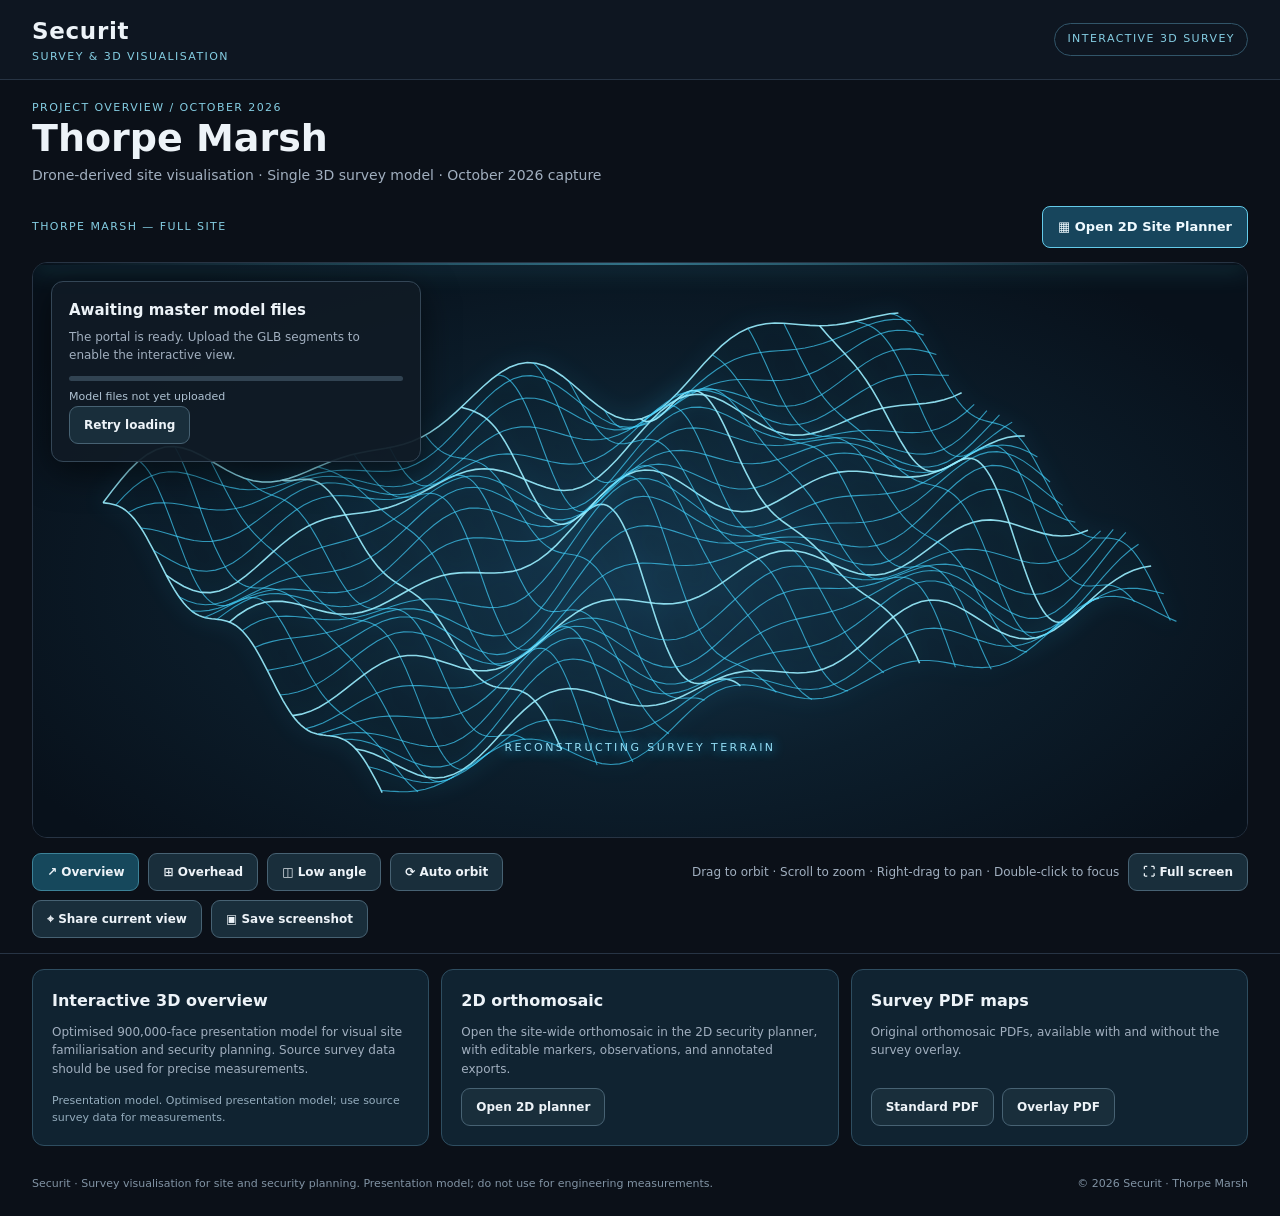
==== index.html @ bb4eb32b "Build Thorpe Marsh survey portal and 2D security planner" ====
<!doctype html>
<html lang="en">
<head>
<meta charset="utf-8">
<meta name="viewport" content="width=device-width,initial-scale=1">
<meta http-equiv="Cache-Control" content="no-cache">
<meta name="theme-color" content="#0b1018">
<meta name="description" content="Securit interactive drone survey of Thorpe Marsh.">
<title>Thorpe Marsh | Securit Survey Portal</title>
<script type="module" src="https://unpkg.com/@google/model-viewer@4.1.0/dist/model-viewer.min.js"></script>
<style>
:root{color-scheme:dark;--bg:#0b1018;--panel:#111b27;--edge:#273444;--text:#edf3f8;--muted:#a1afbf;--accent:#44b6d8}
*{box-sizing:border-box}body{margin:0;background:var(--bg);color:var(--text);font:14px/1.5 Inter,system-ui,-apple-system,sans-serif}
header{padding:14px clamp(14px,3vw,32px);display:flex;align-items:center;justify-content:space-between;gap:12px;border-bottom:1px solid var(--edge);background:#0e1621;flex-wrap:wrap}
.logo{width:177px;max-width:48vw;height:auto}.brand-fallback{font-size:23px;font-weight:800;letter-spacing:.03em}.eyebrow{font-size:11px;color:#84cde2;text-transform:uppercase;letter-spacing:.13em}.badge{border:1px solid #315569;padding:7px 12px;border-radius:50px}
main{max-width:1900px;margin:auto}.intro{padding:20px clamp(14px,3vw,32px);display:flex;align-items:end;justify-content:space-between;gap:18px;flex-wrap:wrap}h1{font-size:clamp(23px,3.3vw,38px);margin:0 0 5px;line-height:1.15}p{margin:0;color:var(--muted)}
.selector{display:flex;align-items:center;gap:10px;flex-wrap:wrap;padding:0 clamp(14px,3vw,32px) 14px}.selector label{font-size:12px;color:var(--accent);font-weight:700;letter-spacing:.07em;text-transform:uppercase}
select{background:#172734;color:white;border:1px solid #47768a;border-radius:8px;padding:11px;font:inherit;min-width:min(310px,100%);max-width:100%}
.stage{position:relative;margin:0 clamp(14px,3vw,32px);height:clamp(370px,64dvh,900px);border:1px solid var(--edge);border-radius:15px;overflow:hidden;background:radial-gradient(ellipse at 50% 22%,#273645,#17212c 45%,#0d151e)}
.stage:fullscreen{width:100vw;height:100dvh;margin:0;border:0;border-radius:0}
model-viewer{height:100%;width:100%;display:block;--poster-color:transparent}
.overlay{position:absolute;top:18px;left:18px;max-width:min(370px,calc(100% - 36px));z-index:2;background:#101a25ed;border:1px solid #344656;border-radius:12px;padding:17px;box-shadow:0 10px 35px #0008}
.overlay strong{display:block;margin-bottom:7px;font-size:15px}.overlay p{font-size:12px;line-height:1.5;margin-bottom:12px}.progress-track{height:5px;background:#314352;border-radius:5px;overflow:hidden}.progress{background:linear-gradient(90deg,#277b9e,#80dff6);height:100%;width:0%;transition:width .1s}.stat{font-size:11px;margin-top:8px;color:#afc2d2}
.controls{display:flex;gap:9px;flex-wrap:wrap;align-items:center;padding:15px clamp(14px,3vw,32px);border-bottom:1px solid var(--edge)}
button,.action{cursor:pointer;border-radius:9px;padding:10px 14px;background:#192e3b;border:1px solid #476273;color:#edf3f8;font:600 12px system-ui;text-decoration:none;display:inline-flex;align-items:center;justify-content:center;min-height:38px}
button,.action{transition:background-color .2s ease,border-color .2s ease,box-shadow .2s ease,transform .2s ease}
button:hover:not(:disabled),.action:hover:not(.disabled){background:#43232b;border-color:#ff4c5b;box-shadow:0 0 0 1px #ff4c5b55,0 0 13px #ff263f88,0 0 26px #ff263f44;transform:translateY(-1px)}
button:focus-visible,.action:focus-visible{outline:2px solid #ff6571;outline-offset:3px;box-shadow:0 0 15px #ff263f77}
@media(prefers-reduced-motion:reduce){button,.action{transition:none}button:hover:not(:disabled),.action:hover:not(.disabled){transform:none}}.primary{background:#16485c;border-color:#3c8298}.spacer{flex:1}.hint{color:var(--muted);font-size:12px}
.cards{display:grid;grid-template-columns:repeat(3,minmax(0,1fr));gap:12px;margin:15px clamp(14px,3vw,32px)}
.card{background:#102331;border:1px solid #2e4d60;border-radius:12px;padding:19px;display:flex;flex-direction:column;gap:10px}.card h2{font-size:16px;margin:0}.card p{font-size:12px;flex:1;line-height:1.55}.card small{font-size:11px;color:#94acbd}.actions{display:flex;gap:8px;flex-wrap:wrap}.action.disabled{opacity:.5;cursor:not-allowed;pointer-events:none}
footer{padding:15px clamp(14px,3vw,32px) 23px;color:#8193a4;font-size:11px;display:flex;justify-content:space-between;gap:20px;flex-wrap:wrap}
@media(max-width:900px){.cards{grid-template-columns:1fr}}@media(max-width:640px){.hint,.badge{display:none}.stage{margin:0 10px;height:56dvh}.cards{margin:12px 10px}.selector select{width:100%}.intro,.selector,.controls,footer{padding-left:14px;padding-right:14px}}

/* Animated cyan terrain intro, visible until model-viewer confirms its load event. */
.stage::after{content:"";position:absolute;inset:0;pointer-events:none;box-shadow:inset 0 0 90px #06111e66}
.intro-art{position:absolute;inset:0;z-index:1;display:grid;place-items:center;overflow:hidden;pointer-events:none;opacity:1;transition:opacity 1.7s ease,visibility 1.7s ease;background:radial-gradient(ellipse at 50% 55%,#14344a 0%,#0c1e2c 44%,#08111b 85%)}
.intro-art.is-finished{opacity:0;visibility:hidden}
.intro-art svg{width:min(100%,1100px);height:100%;max-height:750px;filter:drop-shadow(0 0 11px #20c9ff66);animation:terrain-breathe 5s ease-in-out infinite}
.intro-art .grid-line{fill:none;stroke:#43d4ff;stroke-width:1.2;stroke-opacity:.67}
.intro-art .grid-line.major{stroke:#9befff;stroke-width:1.7;stroke-opacity:.9}
.intro-art .scan{position:absolute;left:0;right:0;height:2px;top:0;background:linear-gradient(90deg,transparent,#65dfff77,transparent);box-shadow:0 0 25px #52dfff;animation:terrain-scan 5s linear infinite}
.intro-art .art-caption{position:absolute;bottom:14%;left:0;right:0;text-align:center;color:#93ddf5;font-size:11px;letter-spacing:.22em;text-transform:uppercase;text-shadow:0 0 12px #16baff}
@keyframes terrain-breathe{0%,100%{opacity:.64;transform:scale(.98)}50%{opacity:1;transform:scale(1.02)}}
@keyframes terrain-scan{0%{top:10%;opacity:0}12%{opacity:.9}85%{opacity:.7}100%{top:90%;opacity:0}}
@media(prefers-reduced-motion:reduce){.intro-art svg,.intro-art .scan{animation:none}.intro-art{transition:none}}
.shot-dialog{background:#101a25;color:#edf3f8;border:1px solid #476273;border-radius:14px;width:min(560px,calc(100vw - 32px));padding:24px;box-shadow:0 20px 80px #000b}.shot-dialog::backdrop{background:#03070dc9}.shot-dialog h2{margin:0 0 8px;font-size:20px}.shot-dialog p{font-size:12px;margin-bottom:16px}.shot-dialog textarea{width:100%;min-height:170px;resize:vertical;background:#0b1420;border:1px solid #476273;border-radius:8px;padding:12px;color:#edf3f8;font:13px/1.5 system-ui}.shot-dialog .actions{margin-top:15px;justify-content:flex-end}
.planner-link{display:inline-flex;align-items:center;justify-content:center;text-decoration:none;color:#effaff;background:#17455c;border:1px solid #64cbe9;border-radius:8px;padding:10px 15px;font-size:13px;font-weight:700;margin-left:auto;transition:box-shadow .18s,border-color .18s,transform .18s}.planner-link:hover{border-color:#ff6464;box-shadow:0 0 14px #ff444477;transform:translateY(-1px)}
</style>
</head>
<body>
<header><div><img class="logo" src="./assets/securit-logo.png" alt="Securit" onerror="this.style.display='none';this.nextElementSibling.hidden=false"><span class="brand-fallback" hidden>Securit</span><div class="eyebrow">Survey &amp; 3D visualisation</div></div><div class="badge eyebrow">Interactive 3D survey</div></header>
<main>
<div class="intro"><div><div class="eyebrow">Project overview / October 2026</div><h1>Thorpe Marsh</h1><p>Drone-derived site visualisation · Single 3D survey model · October 2026 capture</p></div></div>
<div class="selector"><span class="eyebrow" id="availability">Thorpe Marsh · Full site</span><a class="planner-link" href="./planner/">▦ Open 2D Site Planner</a></div>
<section class="stage" id="stage" aria-label="Interactive three-dimensional survey viewer">
<model-viewer id="model" alt="Thorpe Marsh survey model" camera-controls touch-action="pan-y" shadow-intensity=".35" exposure="1" camera-orbit="0deg 45deg auto" min-camera-orbit="auto auto 0.1m" max-camera-orbit="auto auto auto" rotation-per-second="3deg" field-of-view="30deg" interaction-prompt="auto"></model-viewer>
<div class="intro-art" id="introArt" aria-hidden="true"><svg id="terrainArt" viewBox="0 0 1000 620" preserveAspectRatio="xMidYMid meet" role="presentation"></svg><div class="scan"></div><div class="art-caption">Reconstructing survey terrain</div></div>
<div class="overlay" id="loading"><strong id="loadTitle">Awaiting master model files</strong><p id="loadDescription">The portal is ready. Upload the GLB segments to enable the interactive view.</p><div class="progress-track"><div class="progress" id="progress"></div></div><div class="stat" id="stat" role="status">Model files not yet uploaded</div><button type="button" id="retry" hidden>Retry loading</button></div>
</section>
<nav class="controls" aria-label="3D model navigation"><button type="button" class="primary" id="overview">↗ Overview</button><button type="button" id="top">⊞ Overhead</button><button type="button" id="angle">◫ Low angle</button><button type="button" id="tour" aria-pressed="false">⟳ Auto orbit</button><span class="spacer"></span><span class="hint">Drag to orbit · Scroll to zoom · Right-drag to pan · Double-click to focus</span><button type="button" id="fullscreen">⛶ Full screen</button><button type="button" id="shareView">⌖ Share current view</button><button type="button" id="screenshot">▣ Save screenshot</button></nav>
<section class="cards" aria-label="Survey data and downloads">
<article class="card"><h2>Interactive 3D overview</h2><p id="modelDetails">Optimised interactive model for site familiarisation and planning. One complete site model.</p><small>Presentation model. Optimised presentation model; use source survey data for measurements.</small></article>
<article class="card"><h2>2D orthomosaic</h2><p>Open the site-wide orthomosaic in the 2D security planner, with editable markers, observations, and annotated exports.</p><div class="actions"><a class="action" href="./planner/">Open 2D planner</a></div></article>
<article class="card"><h2>Survey PDF maps</h2><p>Original orthomosaic PDFs, available with and without the survey overlay.</p><div class="actions"><a class="action" href="./281026_ortho_export_MonNov23141308251795_17x11.pdf" target="_blank" rel="noopener">Standard PDF</a><a class="action" href="./281026_ortho_export_overlay_MonNov23141303996151_17x11.pdf" target="_blank" rel="noopener">Overlay PDF</a></div></article>
</section></main><dialog id="shotDialog" class="shot-dialog" aria-labelledby="shotTitle"><h2 id="shotTitle">Export annotated screenshot</h2><p>Add site observations for the drawing-style notes panel. Leave blank if no notes are needed.</p><textarea id="shotNotes" maxlength="3500" placeholder="Site observations…"></textarea><div class="actions"><button type="button" id="shotCancel">Cancel</button><button type="button" class="primary" id="shotExport">Export PNG</button></div></dialog>
<footer><div>Securit · Survey visualisation for site and security planning. Presentation model; do not use for engineering measurements.</div><div>© 2026 Securit · Thorpe Marsh</div></footer>
<script src="./config.js?v=20261123-thorpe-v1"></script>
<script>
'use strict';
const model=document.getElementById('model'),loading=document.getElementById('loading'),progress=document.getElementById('progress'),stat=document.getElementById('stat'),retry=document.getElementById('retry');
const configs=Array.isArray(window.THORPE_SURVEYS)?window.THORPE_SURVEYS:[];
let selected=null,abortController=null,blobUrl=null,requestId=0,lastLoadedPartsKey=null,pendingCamera=null;
const introArt=document.getElementById('introArt');
// Lightweight vector terrain artwork. No raster download, and never misrepresents actual survey geometry.
(function drawTerrain(){const svg=document.getElementById('terrainArt'),ns='http://www.w3.org/2000/svg';const project=(u,v)=>{const h=30*Math.sin(u*.016)*Math.cos(v*.019)+44*Math.exp(-((u-540)**2+(v-275)**2)/32000)+18*Math.sin((u+v)*.026);return [500+(u-500)*.86+(v-300)*.50,315+(v-300)*.52-(u-500)*.20-h]};for(let k=0;k<=22;k++){for(const axis of [0,1]){const pts=[];for(let j=0;j<=90;j++){const u=axis?k*45:j*11.1,v=axis?j*6.7:k*27.3;const p=project(u,v);pts.push((j?'L':'M')+p[0].toFixed(1)+' '+p[1].toFixed(1))}const path=document.createElementNS(ns,'path');path.setAttribute('d',pts.join(' '));path.setAttribute('class','grid-line'+(k%5===0?' major':''));svg.appendChild(path)}}})();
const mib=n=>(n/1048576).toFixed(1);
const assetVersion='20261123-thorpe-v1'; // Increment when model assets change; unchanged assets may remain cached.
function buttonLink(id,url,label,missing){const el=document.getElementById(id);el.textContent=url?label:missing;if(url){el.href=url;el.classList.remove('disabled');el.removeAttribute('aria-disabled');el.setAttribute('target','_blank');el.setAttribute('rel','noopener noreferrer')}else{el.removeAttribute('href');el.classList.add('disabled');el.setAttribute('aria-disabled','true')}}
function stopTour(){model.autoRotate=false;const b=document.getElementById('tour');b.setAttribute('aria-pressed','false');b.textContent='⟳ Auto orbit'}
function showError(title,description,detail){loading.hidden=false;document.getElementById('loadTitle').textContent=title;document.getElementById('loadDescription').textContent=description;stat.textContent=detail;stat.style.color='#ffbca7';retry.hidden=false}
async function loadArea(area){if(blobUrl && model.src && loading.hidden && lastLoadedPartsKey===JSON.stringify(area.model?.parts)){selected=area;document.getElementById('availability').textContent=area.name;document.getElementById('modelDetails').textContent=area.description;buttonLink('droneLink',area.droneDeployUrl,'Open DroneDeploy','Project link pending');buttonLink('pdfLink',area.pdfUrl,'Download PDF map','Map pending');return}const id=++requestId;selected=area;lastLoadedPartsKey=null;const old=blobUrl;blobUrl=null;abortController?.abort();abortController=new AbortController();model.removeAttribute('src');if(old)URL.revokeObjectURL(old);introArt.classList.remove('is-finished');stopTour();model.cameraOrbit='0deg 45deg auto';model.cameraTarget='auto';progress.style.width='0%';stat.style.color='';retry.hidden=true;loading.hidden=false;
document.getElementById('availability').textContent=area.name;document.getElementById('modelDetails').textContent=area.description||'Optimised interactive survey model for site familiarisation.';buttonLink('droneLink',area.droneDeployUrl,'Open DroneDeploy','Project link pending');buttonLink('pdfLink',area.pdfUrl,'Download PDF map','Map pending');
document.getElementById('loadTitle').textContent='Preparing '+area.name;document.getElementById('loadDescription').textContent='Model segments are being assembled for interactive viewing.';stat.textContent='Starting… '+(area.model?.bytes?mib(area.model.bytes)+' MiB total':'');
const parts=area.model?.parts;if(!Array.isArray(parts)||!parts.length){showError('3D model pending','This survey area has not yet been uploaded.','Choose another area or return when its model is available.');retry.hidden=true;return}
try{
const pieces=[];let received=0;const total=area.model.bytes||0;
for(const path of parts){const assetUrl=new URL(path,location.href);assetUrl.searchParams.set('v',assetVersion);const res=await fetch(assetUrl.href,{signal:abortController.signal,cache:'default'});if(!res.ok)throw new Error(path+' returned HTTP '+res.status);const data=await res.arrayBuffer();if(id!==requestId)return;pieces.push(data);received+=data.byteLength;const pct=total?Math.min(94,received/total*94):Math.round(90*pieces.length/parts.length);stat.textContent='Downloading '+area.name+': '+mib(received)+' MiB'+(total?' / '+mib(total)+' MiB':'')+' · '+Math.round(pct)+'%';progress.style.width=pct+'%'}
const combined=new Blob(pieces,{type:'model/gltf-binary'});if(total&&combined.size!==total)throw new Error('Incomplete model: expected '+total+' bytes, got '+combined.size);
if(id!==requestId)return;blobUrl=URL.createObjectURL(combined);progress.style.width='96%';stat.textContent='Download complete · rendering '+area.name+'…';model.src=blobUrl;
}catch(err){if(err.name==='AbortError'||id!==requestId)return;showError('Unable to load the 3D model','Please check all model chunks are uploaded and available.',err.message);console.error(err)}
}
let initialPromptTimer=null;
model.addEventListener('load',()=>{if(initialPromptTimer===null){initialPromptTimer=setTimeout(()=>{model.setAttribute('interaction-prompt','none');},7000);}lastLoadedPartsKey=JSON.stringify(selected?.model?.parts);loading.hidden=true;progress.style.width='100%';model.autoRotate=true;document.getElementById('tour').setAttribute('aria-pressed','true');document.getElementById('tour').textContent='Ⅱ Stop orbit';introArt.classList.add('is-finished');if(pendingCamera){stopTour();model.cameraOrbit=pendingCamera.orbit;model.cameraTarget=pendingCamera.target;model.fieldOfView=pendingCamera.fov;pendingCamera=null}});
// Double-click a visible point on the mesh to move the orbit and zoom target there.
model.addEventListener('dblclick',event=>{if(!model.loaded||typeof model.positionAndNormalFromPoint!=='function')return;const rect=model.getBoundingClientRect();const hit=model.positionAndNormalFromPoint(event.clientX-rect.left,event.clientY-rect.top);if(!hit?.position)return;event.preventDefault();stopTour();const p=hit.position;model.cameraTarget=p.x+'m '+p.y+'m '+p.z+'m';model.jumpCameraToGoal?.()});
model.addEventListener('error',()=>{showError('Unable to display the model','Try another browser with hardware acceleration enabled.','The model could not be rendered.')});
retry.onclick=()=>{if(selected)loadArea(selected)};
document.getElementById('overview').onclick=()=>{stopTour();model.cameraOrbit='0deg 45deg auto';model.cameraTarget='auto';model.fieldOfView='30deg'};
document.getElementById('top').onclick=()=>{stopTour();model.cameraOrbit='0deg 0deg auto';model.cameraTarget='auto'};
document.getElementById('angle').onclick=()=>{stopTour();model.cameraOrbit='55deg 73deg auto';model.cameraTarget='auto'};
document.getElementById('tour').onclick=()=>{model.autoRotate=!model.autoRotate;const b=document.getElementById('tour');b.setAttribute('aria-pressed',String(model.autoRotate));b.textContent=model.autoRotate?'Ⅱ Stop orbit':'⟳ Auto orbit'};
document.getElementById('fullscreen').onclick=()=>document.fullscreenElement?document.exitFullscreen():document.getElementById('stage').requestFullscreen?.();
function cameraLink(){const url=new URL(location.href);url.searchParams.set('plot',selected?.id||'thorpe-marsh');url.searchParams.set('orbit',model.getCameraOrbit().theta*180/Math.PI+'deg '+model.getCameraOrbit().phi*180/Math.PI+'deg '+model.getCameraOrbit().radius+'m');const t=model.getCameraTarget();url.searchParams.set('target',t.x+'m '+t.y+'m '+t.z+'m');url.searchParams.set('fov',model.getFieldOfView()+'deg');return url.href}
document.getElementById('shareView').onclick=async()=>{if(!model.loaded)return alert('Wait for the 3D model to finish loading.');stopTour();const url=cameraLink();try{await navigator.clipboard.writeText(url);const b=document.getElementById('shareView');b.textContent='✓ View link copied';setTimeout(()=>b.textContent='⌖ Share current view',1900)}catch{window.prompt('Copy camera view link',url)}};
const shotDialog=document.getElementById('shotDialog');
document.getElementById('screenshot').onclick=()=>{if(!model.loaded)return alert('Wait for the 3D model to finish loading.');stopTour();shotDialog.showModal();document.getElementById('shotNotes').focus()};
document.getElementById('shotCancel').onclick=()=>shotDialog.close();
function wrapNotes(ctx,text,maxWidth){const lines=[];for(const paragraph of text.split(/\r?\n/)){if(!paragraph.trim()){lines.push('');continue}let line='';for(const word of paragraph.split(/\s+/)){const candidate=line?line+' '+word:word;if(ctx.measureText(candidate).width>maxWidth&&line){lines.push(line);line=word}else line=candidate}if(line)lines.push(line)}return lines}
document.getElementById('shotExport').onclick=async()=>{const btn=document.getElementById('shotExport');btn.disabled=true;btn.textContent='Preparing…';try{
const img=new Image();img.src=model.toDataURL('image/png');await img.decode();
const panelWidth=Math.max(350,Math.round(img.naturalWidth*.33)),footerHeight=54,canvas=document.createElement('canvas');canvas.width=img.naturalWidth+panelWidth;canvas.height=img.naturalHeight+footerHeight;const ctx=canvas.getContext('2d');ctx.fillStyle='#0b1018';ctx.fillRect(0,0,canvas.width,canvas.height);ctx.drawImage(img,0,0);ctx.fillStyle='#122332';ctx.fillRect(img.naturalWidth,0,panelWidth,img.naturalHeight);ctx.strokeStyle='#436477';ctx.lineWidth=2;ctx.beginPath();ctx.moveTo(img.naturalWidth,0);ctx.lineTo(img.naturalWidth,img.naturalHeight);ctx.stroke();
const x=img.naturalWidth+24,innerWidth=panelWidth-48;let y=30;
try{const logo=new Image();logo.src=new URL('./assets/securit-logo.png',location.href).href;await logo.decode();const scale=Math.min(innerWidth/logo.naturalWidth,75/logo.naturalHeight);ctx.drawImage(logo,x,y,logo.naturalWidth*scale,logo.naturalHeight*scale);y+=logo.naturalHeight*scale+26}catch{ctx.fillStyle='#fff';ctx.font='bold 25px system-ui';ctx.fillText('SECURIT',x,y+25);y+=62}
ctx.fillStyle='#7bd7ed';ctx.font='bold 13px system-ui';ctx.fillText('THORPE MARSH',x,y);y+=29;ctx.fillStyle='#fff';ctx.font='bold 20px system-ui';ctx.fillText(selected?.name||'Survey overview',x,y);y+=25;ctx.fillStyle='#a9bdcb';ctx.font='12px system-ui';ctx.fillText('Captured '+new Date().toLocaleString('en-GB'),x,y);y+=31;
ctx.strokeStyle='#476273';ctx.beginPath();ctx.moveTo(x,y);ctx.lineTo(x+innerWidth,y);ctx.stroke();y+=28;ctx.fillStyle='#7bd7ed';ctx.font='bold 15px system-ui';ctx.fillText('SITE OBSERVATIONS',x,y);y+=26;ctx.fillStyle='#e1eaf0';ctx.font='14px system-ui';const notes=document.getElementById('shotNotes').value.trim();const lines=wrapNotes(ctx,notes||'No observations entered.',innerWidth);const lineHeight=21;const available=Math.floor((img.naturalHeight-y-35)/lineHeight);for(const line of lines.slice(0,Math.max(0,available))){ctx.fillText(line,x,y);y+=lineHeight}if(lines.length>available){ctx.fillStyle='#ffbca7';ctx.font='12px system-ui';ctx.fillText('Additional notes omitted — shorten text.',x,Math.min(img.naturalHeight-16,y+6))}
ctx.fillStyle='#edf3f8';ctx.font='bold 14px system-ui';ctx.fillText('Securit  |  Thorpe Marsh',20,img.naturalHeight+32);ctx.textAlign='right';ctx.fillStyle='#a9bdcb';ctx.font='12px system-ui';ctx.fillText((selected?.name||'Survey')+' · 3D presentation capture',canvas.width-20,img.naturalHeight+32);ctx.textAlign='left';
const a=document.createElement('a');a.download='Securit_THORPE_'+(selected?.id||'survey')+'_annotated.png';a.href=canvas.toDataURL('image/png');a.click();shotDialog.close()
}catch(err){console.error(err);alert('Screenshot export failed in this browser.')}finally{btn.disabled=false;btn.textContent='Export PNG'}};
if(configs.length){const found=configs[0];const params=new URLSearchParams(location.search);if(['orbit','target','fov'].every(k=>params.has(k))){const orbit=params.get('orbit'),target=params.get('target'),fov=params.get('fov');if(orbit.length<100&&target.length<100&&fov.length<50)pendingCamera={orbit,target,fov}}loadArea(found)}else showError('Configuration pending','No survey areas have been configured.','Add survey definitions in config.js');
</script></body></html>
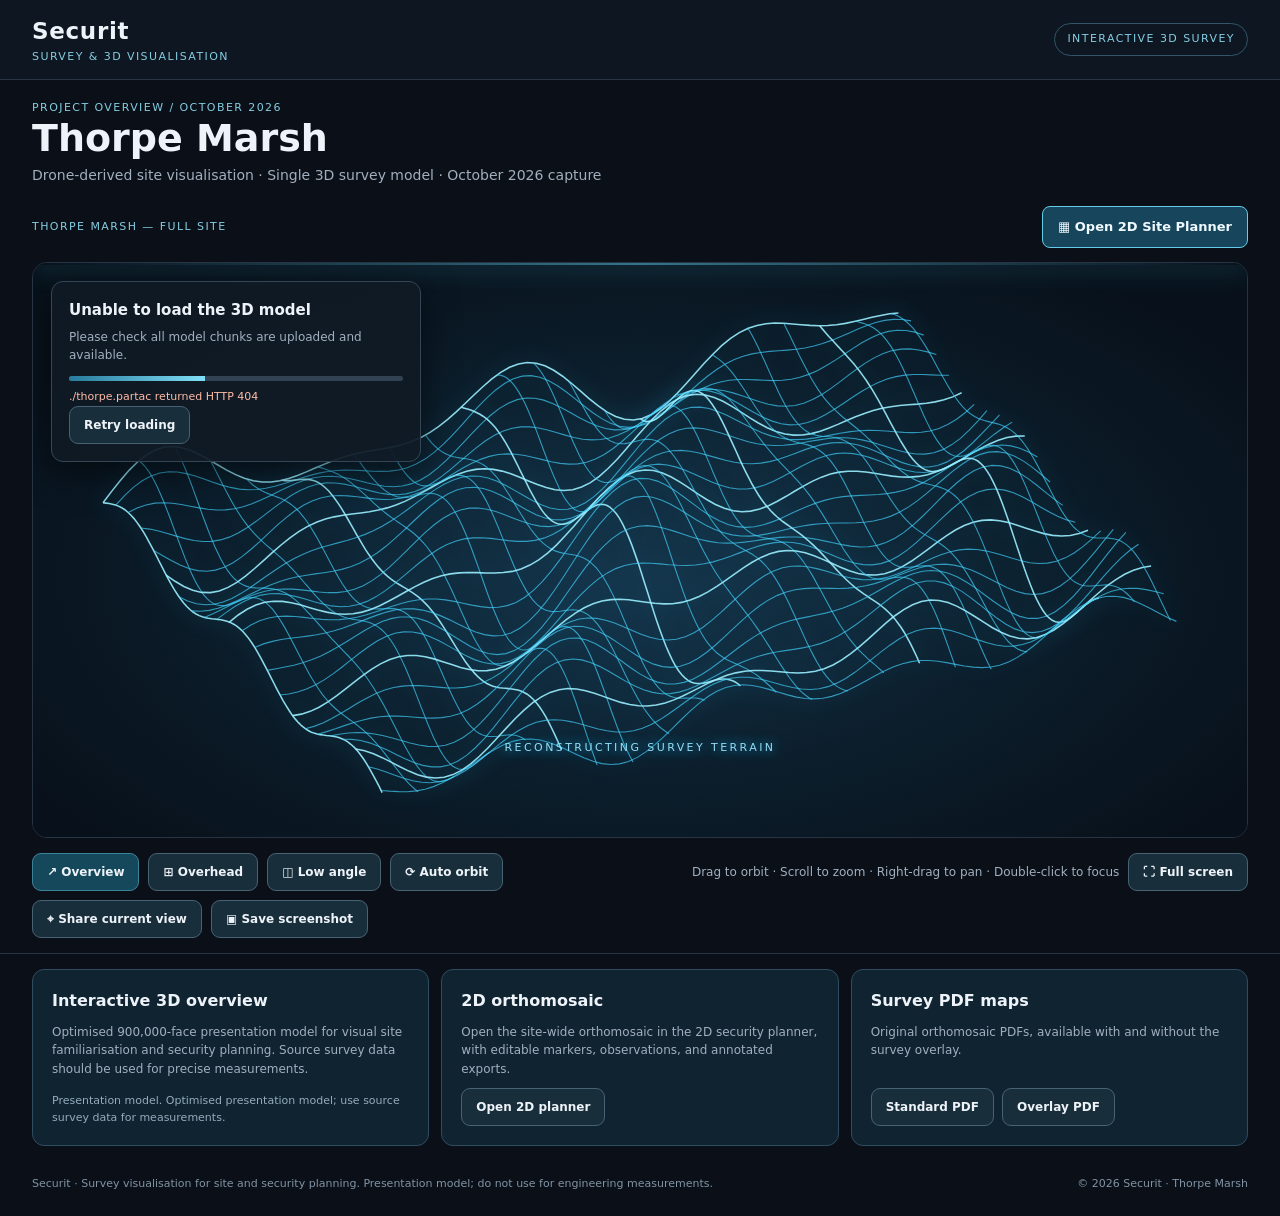
==== commit b87e40a0: "Fix Thorpe Marsh model loading blocked by removed download link elements" ====
--- a/index.html
+++ b/index.html
@@ -76,7 +76,7 @@
 (function drawTerrain(){const svg=document.getElementById('terrainArt'),ns='http://www.w3.org/2000/svg';const project=(u,v)=>{const h=30*Math.sin(u*.016)*Math.cos(v*.019)+44*Math.exp(-((u-540)**2+(v-275)**2)/32000)+18*Math.sin((u+v)*.026);return [500+(u-500)*.86+(v-300)*.50,315+(v-300)*.52-(u-500)*.20-h]};for(let k=0;k<=22;k++){for(const axis of [0,1]){const pts=[];for(let j=0;j<=90;j++){const u=axis?k*45:j*11.1,v=axis?j*6.7:k*27.3;const p=project(u,v);pts.push((j?'L':'M')+p[0].toFixed(1)+' '+p[1].toFixed(1))}const path=document.createElementNS(ns,'path');path.setAttribute('d',pts.join(' '));path.setAttribute('class','grid-line'+(k%5===0?' major':''));svg.appendChild(path)}}})();
 const mib=n=>(n/1048576).toFixed(1);
 const assetVersion='20261123-thorpe-v1'; // Increment when model assets change; unchanged assets may remain cached.
-function buttonLink(id,url,label,missing){const el=document.getElementById(id);el.textContent=url?label:missing;if(url){el.href=url;el.classList.remove('disabled');el.removeAttribute('aria-disabled');el.setAttribute('target','_blank');el.setAttribute('rel','noopener noreferrer')}else{el.removeAttribute('href');el.classList.add('disabled');el.setAttribute('aria-disabled','true')}}
+function buttonLink(id,url,label,missing){const el=document.getElementById(id);if(!el)return;el.textContent=url?label:missing;if(url){el.href=url;el.classList.remove('disabled');el.removeAttribute('aria-disabled');el.setAttribute('target','_blank');el.setAttribute('rel','noopener noreferrer')}else{el.removeAttribute('href');el.classList.add('disabled');el.setAttribute('aria-disabled','true')}}
 function stopTour(){model.autoRotate=false;const b=document.getElementById('tour');b.setAttribute('aria-pressed','false');b.textContent='⟳ Auto orbit'}
 function showError(title,description,detail){loading.hidden=false;document.getElementById('loadTitle').textContent=title;document.getElementById('loadDescription').textContent=description;stat.textContent=detail;stat.style.color='#ffbca7';retry.hidden=false}
 async function loadArea(area){if(blobUrl && model.src && loading.hidden && lastLoadedPartsKey===JSON.stringify(area.model?.parts)){selected=area;document.getElementById('availability').textContent=area.name;document.getElementById('modelDetails').textContent=area.description;buttonLink('droneLink',area.droneDeployUrl,'Open DroneDeploy','Project link pending');buttonLink('pdfLink',area.pdfUrl,'Download PDF map','Map pending');return}const id=++requestId;selected=area;lastLoadedPartsKey=null;const old=blobUrl;blobUrl=null;abortController?.abort();abortController=new AbortController();model.removeAttribute('src');if(old)URL.revokeObjectURL(old);introArt.classList.remove('is-finished');stopTour();model.cameraOrbit='0deg 45deg auto';model.cameraTarget='auto';progress.style.width='0%';stat.style.color='';retry.hidden=true;loading.hidden=false;
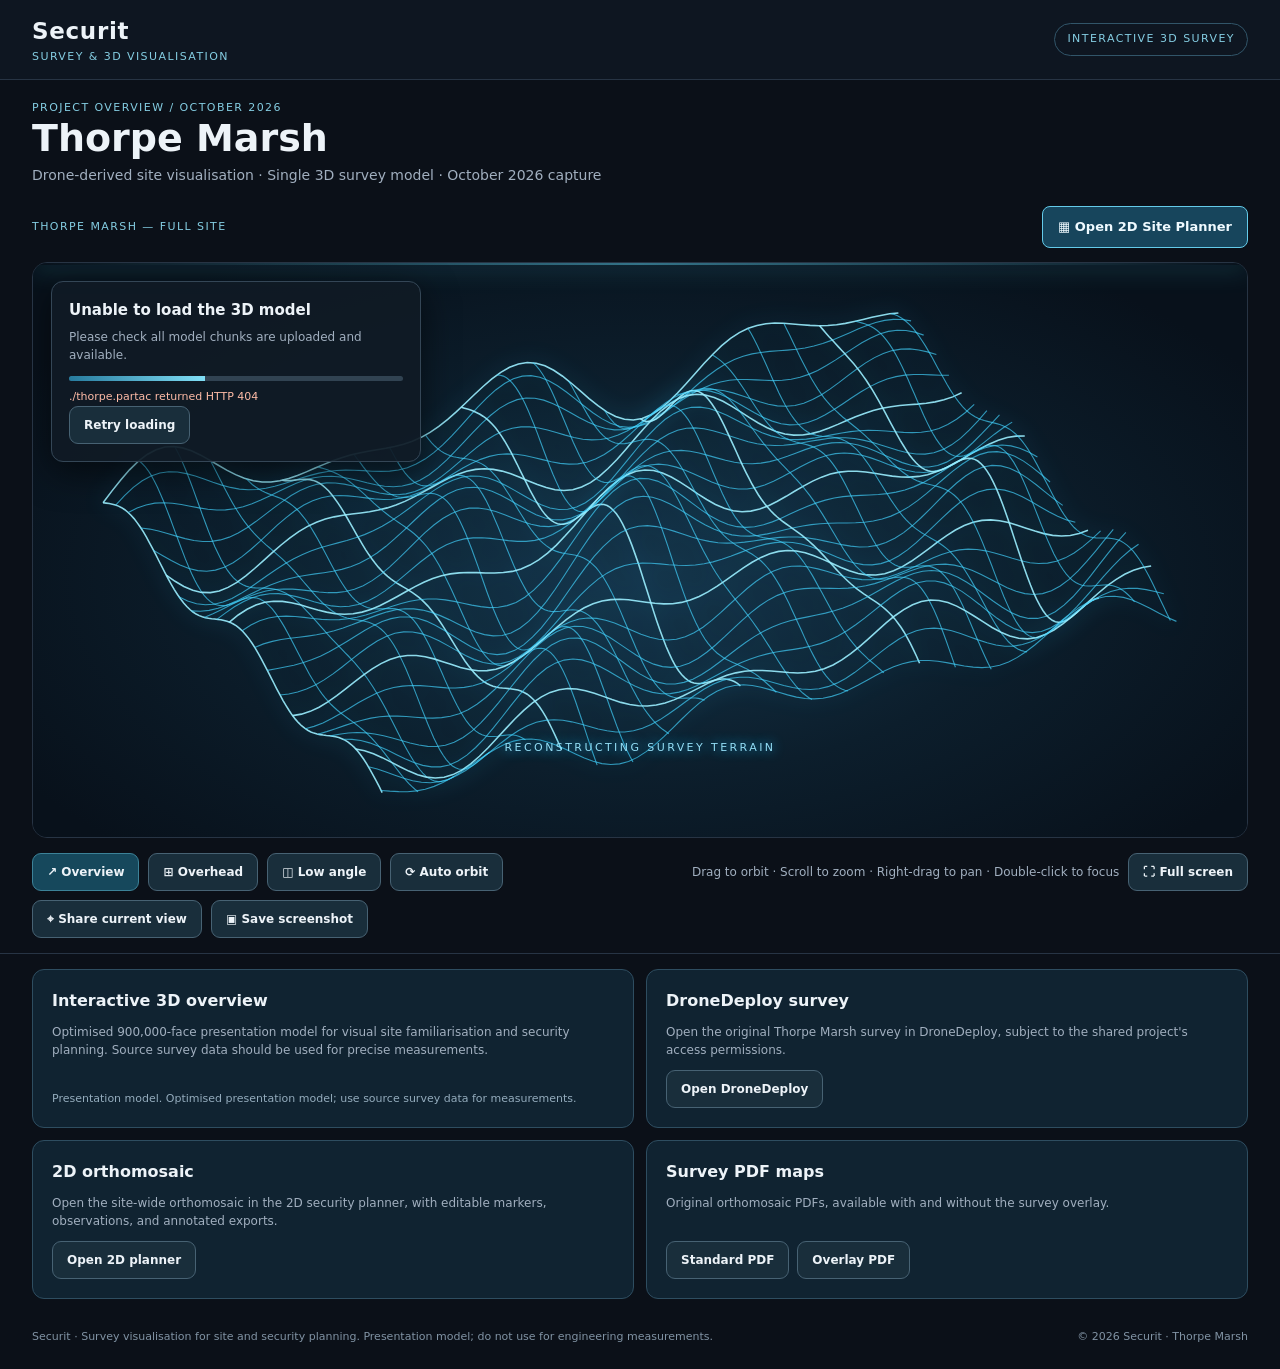
==== commit 52533978: "Add Thorpe Marsh DroneDeploy link and clean 2D orthomosaic selection" ====
--- a/index.html
+++ b/index.html
@@ -27,7 +27,7 @@
 button:hover:not(:disabled),.action:hover:not(.disabled){background:#43232b;border-color:#ff4c5b;box-shadow:0 0 0 1px #ff4c5b55,0 0 13px #ff263f88,0 0 26px #ff263f44;transform:translateY(-1px)}
 button:focus-visible,.action:focus-visible{outline:2px solid #ff6571;outline-offset:3px;box-shadow:0 0 15px #ff263f77}
 @media(prefers-reduced-motion:reduce){button,.action{transition:none}button:hover:not(:disabled),.action:hover:not(.disabled){transform:none}}.primary{background:#16485c;border-color:#3c8298}.spacer{flex:1}.hint{color:var(--muted);font-size:12px}
-.cards{display:grid;grid-template-columns:repeat(3,minmax(0,1fr));gap:12px;margin:15px clamp(14px,3vw,32px)}
+.cards{display:grid;grid-template-columns:repeat(2,minmax(0,1fr));gap:12px;margin:15px clamp(14px,3vw,32px)}
 .card{background:#102331;border:1px solid #2e4d60;border-radius:12px;padding:19px;display:flex;flex-direction:column;gap:10px}.card h2{font-size:16px;margin:0}.card p{font-size:12px;flex:1;line-height:1.55}.card small{font-size:11px;color:#94acbd}.actions{display:flex;gap:8px;flex-wrap:wrap}.action.disabled{opacity:.5;cursor:not-allowed;pointer-events:none}
 footer{padding:15px clamp(14px,3vw,32px) 23px;color:#8193a4;font-size:11px;display:flex;justify-content:space-between;gap:20px;flex-wrap:wrap}
 @media(max-width:900px){.cards{grid-template-columns:1fr}}@media(max-width:640px){.hint,.badge{display:none}.stage{margin:0 10px;height:56dvh}.cards{margin:12px 10px}.selector select{width:100%}.intro,.selector,.controls,footer{padding-left:14px;padding-right:14px}}
@@ -61,11 +61,12 @@
 <nav class="controls" aria-label="3D model navigation"><button type="button" class="primary" id="overview">↗ Overview</button><button type="button" id="top">⊞ Overhead</button><button type="button" id="angle">◫ Low angle</button><button type="button" id="tour" aria-pressed="false">⟳ Auto orbit</button><span class="spacer"></span><span class="hint">Drag to orbit · Scroll to zoom · Right-drag to pan · Double-click to focus</span><button type="button" id="fullscreen">⛶ Full screen</button><button type="button" id="shareView">⌖ Share current view</button><button type="button" id="screenshot">▣ Save screenshot</button></nav>
 <section class="cards" aria-label="Survey data and downloads">
 <article class="card"><h2>Interactive 3D overview</h2><p id="modelDetails">Optimised interactive model for site familiarisation and planning. One complete site model.</p><small>Presentation model. Optimised presentation model; use source survey data for measurements.</small></article>
+<article class="card"><h2>DroneDeploy survey</h2><p>Open the original Thorpe Marsh survey in DroneDeploy, subject to the shared project's access permissions.</p><div class="actions"><a class="action" id="droneLink" href="https://www.dronedeploy.com/app2/sites/6a6c5b0208aa297864324f44/maps/6ae21407e6895567d7791e61?jwt_token=eyJhbGciOiJIUzUxMiIsInR5cCI6IkpXVCJ9.eyJpZCI6IjZhZTIxNDFmNmM0YjcyNzJmNWRjNWQxYiIsInR5cGUiOiJQdWJsaWNTaGFyZVYyIiwiYWNjZXNzX3R5cGUiOiJwbGFuIn0.bHh0ItbiR3pdLNUBMMwn1AjE5WbvMqlWExfhk80x7utMVaPhY5QEtEmbSumZoLvZF68sZpix8MwSqTbeqVb_Kw" target="_blank" rel="noopener noreferrer">Open DroneDeploy</a></div></article>
 <article class="card"><h2>2D orthomosaic</h2><p>Open the site-wide orthomosaic in the 2D security planner, with editable markers, observations, and annotated exports.</p><div class="actions"><a class="action" href="./planner/">Open 2D planner</a></div></article>
 <article class="card"><h2>Survey PDF maps</h2><p>Original orthomosaic PDFs, available with and without the survey overlay.</p><div class="actions"><a class="action" href="./281026_ortho_export_MonNov23141308251795_17x11.pdf" target="_blank" rel="noopener">Standard PDF</a><a class="action" href="./281026_ortho_export_overlay_MonNov23141303996151_17x11.pdf" target="_blank" rel="noopener">Overlay PDF</a></div></article>
 </section></main><dialog id="shotDialog" class="shot-dialog" aria-labelledby="shotTitle"><h2 id="shotTitle">Export annotated screenshot</h2><p>Add site observations for the drawing-style notes panel. Leave blank if no notes are needed.</p><textarea id="shotNotes" maxlength="3500" placeholder="Site observations…"></textarea><div class="actions"><button type="button" id="shotCancel">Cancel</button><button type="button" class="primary" id="shotExport">Export PNG</button></div></dialog>
 <footer><div>Securit · Survey visualisation for site and security planning. Presentation model; do not use for engineering measurements.</div><div>© 2026 Securit · Thorpe Marsh</div></footer>
-<script src="./config.js?v=20261123-thorpe-v1"></script>
+<script src="./config.js?v=20261123-thorpe-v2"></script>
 <script>
 'use strict';
 const model=document.getElementById('model'),loading=document.getElementById('loading'),progress=document.getElementById('progress'),stat=document.getElementById('stat'),retry=document.getElementById('retry');
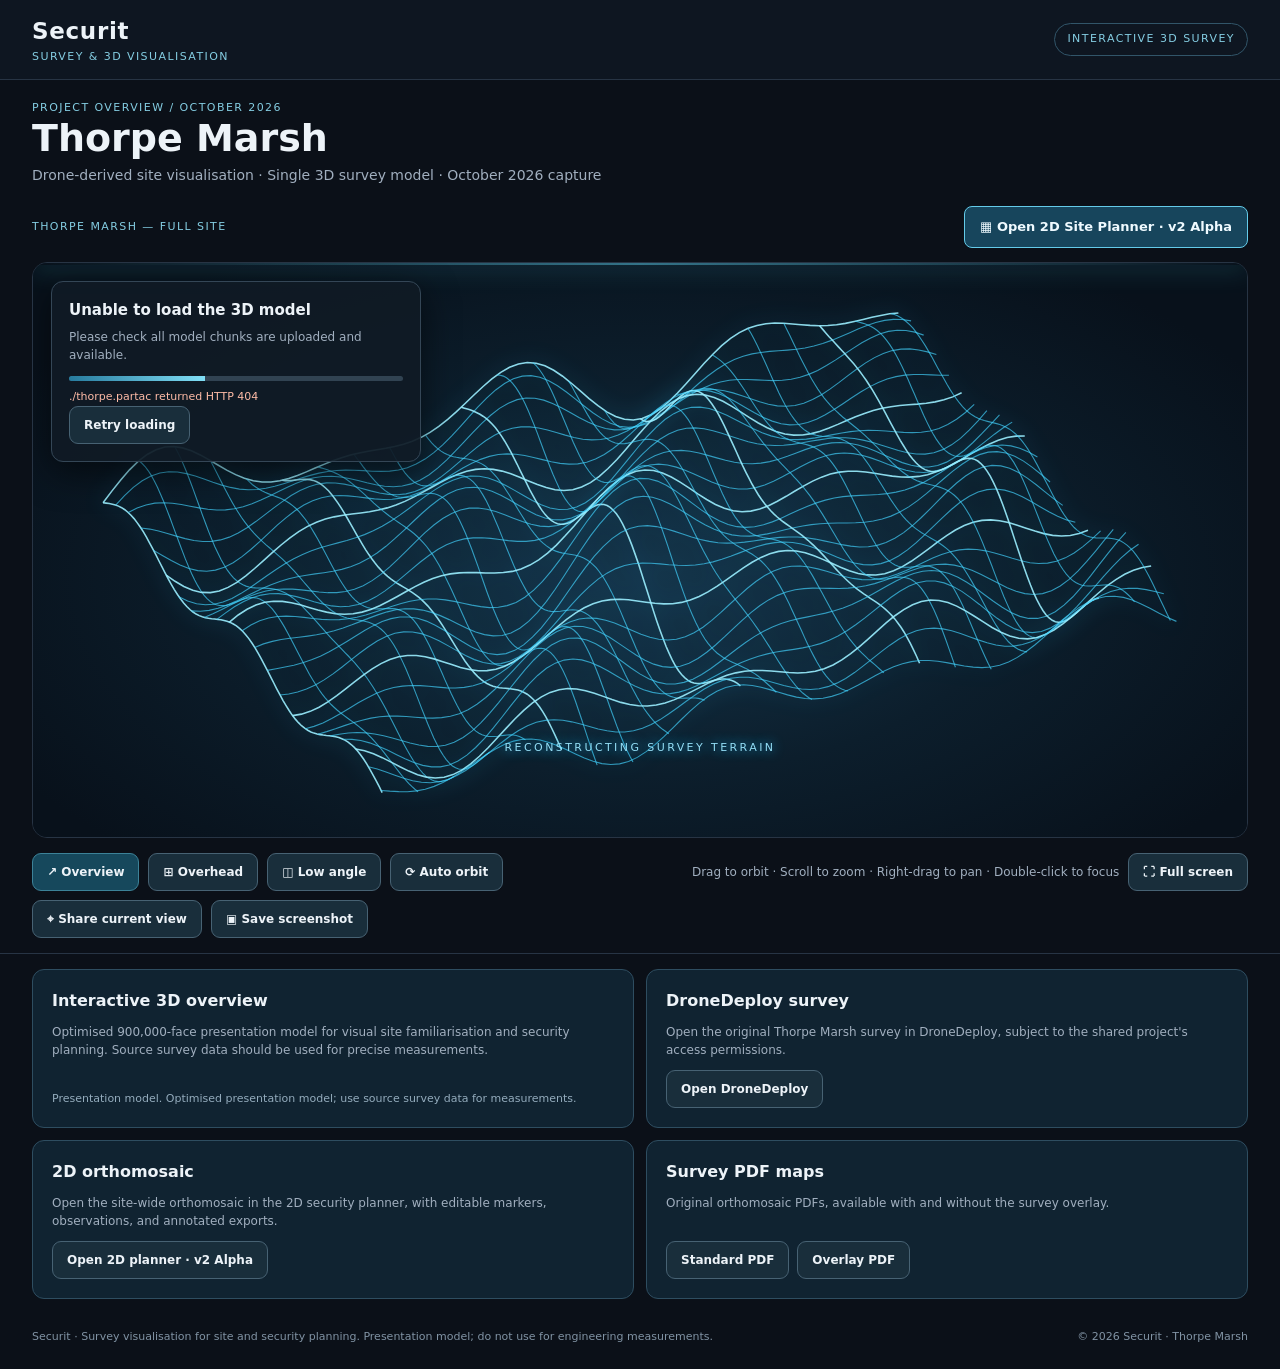
==== commit 91fd5e6e: "Route portal planner links to v2 alpha for testing" ====
--- a/index.html
+++ b/index.html
@@ -49,10 +49,10 @@
 </style>
 </head>
 <body>
-<header><div><img class="logo" src="./assets/securit-logo.png" alt="Securit" onerror="this.style.display='none';this.nextElementSibling.hidden=false"><span class="brand-fallback" hidden>Securit</span><div class="eyebrow">Survey &amp; 3D visualisation</div></div><div class="badge eyebrow">Interactive 3D survey</div></header>
+<header><div><img class="logo" src="https://securit-uas.github.io/WestMidlandsInterchange/assets/securit-logo.png" alt="Securit" onerror="this.style.display='none';this.nextElementSibling.hidden=false"><span class="brand-fallback" hidden>Securit</span><div class="eyebrow">Survey &amp; 3D visualisation</div></div><div class="badge eyebrow">Interactive 3D survey</div></header>
 <main>
 <div class="intro"><div><div class="eyebrow">Project overview / October 2026</div><h1>Thorpe Marsh</h1><p>Drone-derived site visualisation · Single 3D survey model · October 2026 capture</p></div></div>
-<div class="selector"><span class="eyebrow" id="availability">Thorpe Marsh · Full site</span><a class="planner-link" href="./planner/">▦ Open 2D Site Planner</a></div>
+<div class="selector"><span class="eyebrow" id="availability">Thorpe Marsh · Full site</span><a class="planner-link" href="./planner/v2.html">▦ Open 2D Site Planner · v2 Alpha</a></div>
 <section class="stage" id="stage" aria-label="Interactive three-dimensional survey viewer">
 <model-viewer id="model" alt="Thorpe Marsh survey model" camera-controls touch-action="pan-y" shadow-intensity=".35" exposure="1" camera-orbit="0deg 45deg auto" min-camera-orbit="auto auto 0.1m" max-camera-orbit="auto auto auto" rotation-per-second="3deg" field-of-view="30deg" interaction-prompt="auto"></model-viewer>
 <div class="intro-art" id="introArt" aria-hidden="true"><svg id="terrainArt" viewBox="0 0 1000 620" preserveAspectRatio="xMidYMid meet" role="presentation"></svg><div class="scan"></div><div class="art-caption">Reconstructing survey terrain</div></div>
@@ -62,7 +62,7 @@
 <section class="cards" aria-label="Survey data and downloads">
 <article class="card"><h2>Interactive 3D overview</h2><p id="modelDetails">Optimised interactive model for site familiarisation and planning. One complete site model.</p><small>Presentation model. Optimised presentation model; use source survey data for measurements.</small></article>
 <article class="card"><h2>DroneDeploy survey</h2><p>Open the original Thorpe Marsh survey in DroneDeploy, subject to the shared project's access permissions.</p><div class="actions"><a class="action" id="droneLink" href="https://www.dronedeploy.com/app2/sites/6a6c5b0208aa297864324f44/maps/6ae21407e6895567d7791e61?jwt_token=eyJhbGciOiJIUzUxMiIsInR5cCI6IkpXVCJ9.eyJpZCI6IjZhZTIxNDFmNmM0YjcyNzJmNWRjNWQxYiIsInR5cGUiOiJQdWJsaWNTaGFyZVYyIiwiYWNjZXNzX3R5cGUiOiJwbGFuIn0.bHh0ItbiR3pdLNUBMMwn1AjE5WbvMqlWExfhk80x7utMVaPhY5QEtEmbSumZoLvZF68sZpix8MwSqTbeqVb_Kw" target="_blank" rel="noopener noreferrer">Open DroneDeploy</a></div></article>
-<article class="card"><h2>2D orthomosaic</h2><p>Open the site-wide orthomosaic in the 2D security planner, with editable markers, observations, and annotated exports.</p><div class="actions"><a class="action" href="./planner/">Open 2D planner</a></div></article>
+<article class="card"><h2>2D orthomosaic</h2><p>Open the site-wide orthomosaic in the 2D security planner, with editable markers, observations, and annotated exports.</p><div class="actions"><a class="action" href="./planner/v2.html">Open 2D planner · v2 Alpha</a></div></article>
 <article class="card"><h2>Survey PDF maps</h2><p>Original orthomosaic PDFs, available with and without the survey overlay.</p><div class="actions"><a class="action" href="./281026_ortho_export_MonNov23141308251795_17x11.pdf" target="_blank" rel="noopener">Standard PDF</a><a class="action" href="./281026_ortho_export_overlay_MonNov23141303996151_17x11.pdf" target="_blank" rel="noopener">Overlay PDF</a></div></article>
 </section></main><dialog id="shotDialog" class="shot-dialog" aria-labelledby="shotTitle"><h2 id="shotTitle">Export annotated screenshot</h2><p>Add site observations for the drawing-style notes panel. Leave blank if no notes are needed.</p><textarea id="shotNotes" maxlength="3500" placeholder="Site observations…"></textarea><div class="actions"><button type="button" id="shotCancel">Cancel</button><button type="button" class="primary" id="shotExport">Export PNG</button></div></dialog>
 <footer><div>Securit · Survey visualisation for site and security planning. Presentation model; do not use for engineering measurements.</div><div>© 2026 Securit · Thorpe Marsh</div></footer>
@@ -112,7 +112,7 @@
 const img=new Image();img.src=model.toDataURL('image/png');await img.decode();
 const panelWidth=Math.max(350,Math.round(img.naturalWidth*.33)),footerHeight=54,canvas=document.createElement('canvas');canvas.width=img.naturalWidth+panelWidth;canvas.height=img.naturalHeight+footerHeight;const ctx=canvas.getContext('2d');ctx.fillStyle='#0b1018';ctx.fillRect(0,0,canvas.width,canvas.height);ctx.drawImage(img,0,0);ctx.fillStyle='#122332';ctx.fillRect(img.naturalWidth,0,panelWidth,img.naturalHeight);ctx.strokeStyle='#436477';ctx.lineWidth=2;ctx.beginPath();ctx.moveTo(img.naturalWidth,0);ctx.lineTo(img.naturalWidth,img.naturalHeight);ctx.stroke();
 const x=img.naturalWidth+24,innerWidth=panelWidth-48;let y=30;
-try{const logo=new Image();logo.src=new URL('./assets/securit-logo.png',location.href).href;await logo.decode();const scale=Math.min(innerWidth/logo.naturalWidth,75/logo.naturalHeight);ctx.drawImage(logo,x,y,logo.naturalWidth*scale,logo.naturalHeight*scale);y+=logo.naturalHeight*scale+26}catch{ctx.fillStyle='#fff';ctx.font='bold 25px system-ui';ctx.fillText('SECURIT',x,y+25);y+=62}
+try{const logo=new Image();logo.src=new URL('https://securit-uas.github.io/WestMidlandsInterchange/assets/securit-logo.png',location.href).href;await logo.decode();const scale=Math.min(innerWidth/logo.naturalWidth,75/logo.naturalHeight);ctx.drawImage(logo,x,y,logo.naturalWidth*scale,logo.naturalHeight*scale);y+=logo.naturalHeight*scale+26}catch{ctx.fillStyle='#fff';ctx.font='bold 25px system-ui';ctx.fillText('SECURIT',x,y+25);y+=62}
 ctx.fillStyle='#7bd7ed';ctx.font='bold 13px system-ui';ctx.fillText('THORPE MARSH',x,y);y+=29;ctx.fillStyle='#fff';ctx.font='bold 20px system-ui';ctx.fillText(selected?.name||'Survey overview',x,y);y+=25;ctx.fillStyle='#a9bdcb';ctx.font='12px system-ui';ctx.fillText('Captured '+new Date().toLocaleString('en-GB'),x,y);y+=31;
 ctx.strokeStyle='#476273';ctx.beginPath();ctx.moveTo(x,y);ctx.lineTo(x+innerWidth,y);ctx.stroke();y+=28;ctx.fillStyle='#7bd7ed';ctx.font='bold 15px system-ui';ctx.fillText('SITE OBSERVATIONS',x,y);y+=26;ctx.fillStyle='#e1eaf0';ctx.font='14px system-ui';const notes=document.getElementById('shotNotes').value.trim();const lines=wrapNotes(ctx,notes||'No observations entered.',innerWidth);const lineHeight=21;const available=Math.floor((img.naturalHeight-y-35)/lineHeight);for(const line of lines.slice(0,Math.max(0,available))){ctx.fillText(line,x,y);y+=lineHeight}if(lines.length>available){ctx.fillStyle='#ffbca7';ctx.font='12px system-ui';ctx.fillText('Additional notes omitted — shorten text.',x,Math.min(img.naturalHeight-16,y+6))}
 ctx.fillStyle='#edf3f8';ctx.font='bold 14px system-ui';ctx.fillText('Securit  |  Thorpe Marsh',20,img.naturalHeight+32);ctx.textAlign='right';ctx.fillStyle='#a9bdcb';ctx.font='12px system-ui';ctx.fillText((selected?.name||'Survey')+' · 3D presentation capture',canvas.width-20,img.naturalHeight+32);ctx.textAlign='left';
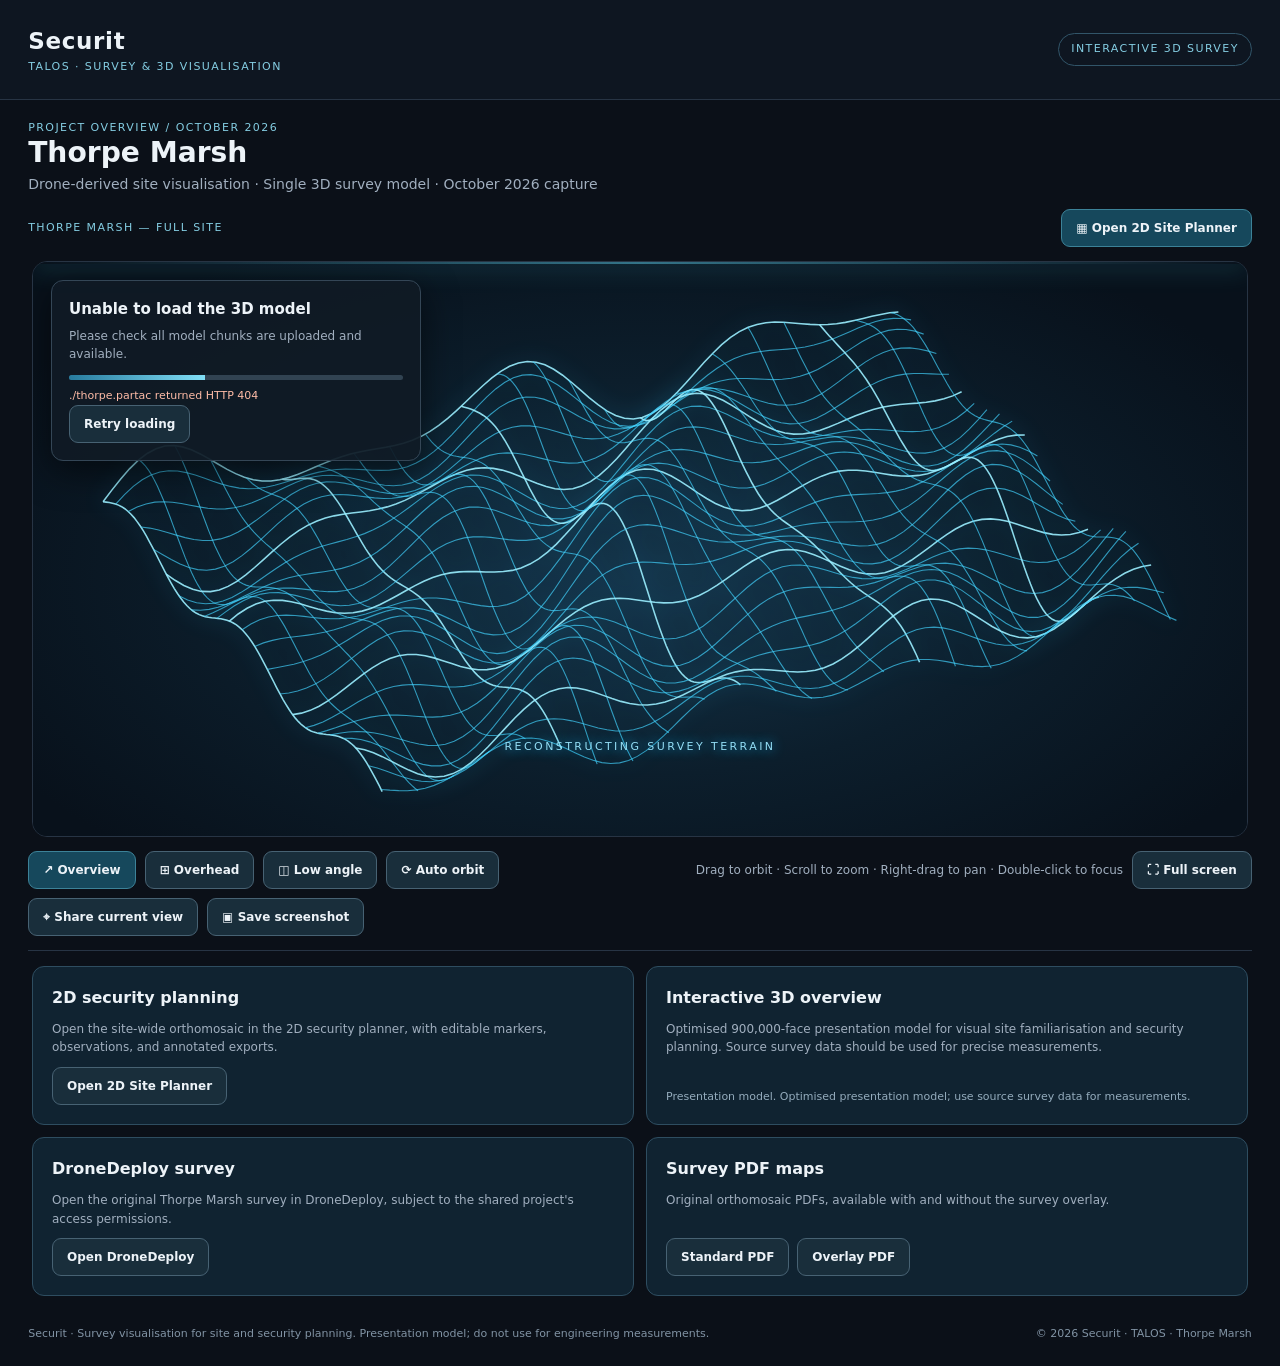
==== commit f86ff6e5: "Standardise TALOS Survey portal visual layout and branding" ====
--- a/index.html
+++ b/index.html
@@ -6,7 +6,7 @@
 <meta http-equiv="Cache-Control" content="no-cache">
 <meta name="theme-color" content="#0b1018">
 <meta name="description" content="Securit interactive drone survey of Thorpe Marsh.">
-<title>Thorpe Marsh | Securit Survey Portal</title>
+<title>Thorpe Marsh | TALOS Survey Portal</title>
 <script type="module" src="https://unpkg.com/@google/model-viewer@4.1.0/dist/model-viewer.min.js"></script>
 <style>
 :root{color-scheme:dark;--bg:#0b1018;--panel:#111b27;--edge:#273444;--text:#edf3f8;--muted:#a1afbf;--accent:#44b6d8}
@@ -46,26 +46,60 @@
 @media(prefers-reduced-motion:reduce){.intro-art svg,.intro-art .scan{animation:none}.intro-art{transition:none}}
 .shot-dialog{background:#101a25;color:#edf3f8;border:1px solid #476273;border-radius:14px;width:min(560px,calc(100vw - 32px));padding:24px;box-shadow:0 20px 80px #000b}.shot-dialog::backdrop{background:#03070dc9}.shot-dialog h2{margin:0 0 8px;font-size:20px}.shot-dialog p{font-size:12px;margin-bottom:16px}.shot-dialog textarea{width:100%;min-height:170px;resize:vertical;background:#0b1420;border:1px solid #476273;border-radius:8px;padding:12px;color:#edf3f8;font:13px/1.5 system-ui}.shot-dialog .actions{margin-top:15px;justify-content:flex-end}
 .planner-link{display:inline-flex;align-items:center;justify-content:center;text-decoration:none;color:#effaff;background:#17455c;border:1px solid #64cbe9;border-radius:8px;padding:10px 15px;font-size:13px;font-weight:700;margin-left:auto;transition:box-shadow .18s,border-color .18s,transform .18s}.planner-link:hover{border-color:#ff6464;box-shadow:0 0 14px #ff444477;transform:translateY(-1px)}
+
+/* TALOS Survey shared visual standard v1 */
+:root{--pad:clamp(16px,2.2vw,36px)}
+body{font:14px/1.5 Inter,system-ui,-apple-system,sans-serif}
+main,.app>.intro,.app>.planner-selector,.app>.stage,.app>.control-panel,.app>.survey-access{width:calc(100% - 2 * var(--pad));max-width:2400px;margin-inline:auto}
+main{width:100%;max-width:calc(2400px + 2 * var(--pad))}
+header,.top{padding:14px var(--pad);background:#0e1621;min-height:100px}
+.logo,.securit-logo{width:177px;max-width:48vw;height:auto}
+.brand-sub,header .eyebrow{font-size:11px;color:#84cde2;letter-spacing:.13em;text-transform:uppercase}
+.securit-logo-group{align-items:flex-start;gap:3px}
+.intro,.app>.intro{padding:20px 0 14px;margin-inline:var(--pad);width:auto}
+.selector,.planner-selector,.app>.planner-selector{padding:0 0 14px;margin:0 var(--pad);width:auto;display:flex;align-items:center;gap:10px;flex-wrap:wrap}
+.app>.intro,.app>.planner-selector{margin-inline:auto;width:calc(100% - 2 * var(--pad))}
+.intro h1,h1{font-size:clamp(24px,2.2vw,38px);font-weight:750;line-height:1.15;margin:0 0 5px}
+.intro p{font-size:14px;color:var(--muted);margin:0}
+.stage,.app>.stage{height:clamp(370px,64dvh,900px);min-height:0;border-radius:15px}
+.stage:fullscreen,.app>.stage:fullscreen{width:100vw;max-width:none;height:100dvh;margin:0;border:0;border-radius:0}
+.controls,.control-panel,.app>.control-panel{background:transparent;padding:14px 0;gap:9px;margin-inline:var(--pad);width:auto;border-bottom:1px solid var(--edge)}
+.app>.control-panel{margin-inline:auto;width:calc(100% - 2 * var(--pad))}
+.cards,.survey-access,.app>.survey-access{grid-template-columns:repeat(2,minmax(0,1fr));gap:12px;margin-block:15px}
+.card,.access-card{background:#102331;border:1px solid #2e4d60;border-radius:12px;padding:19px;gap:10px}
+.card h2,.access-card h2{font-size:16px;margin:0}
+.card p,.access-card p{color:#a1afbf;font-size:12px;line-height:1.55}
+button,.action,.access-card a,.planner-link{font:600 12px system-ui;min-height:38px;padding:10px 14px;border:1px solid #476273;border-radius:9px;background:#192e3b;color:#edf3f8;text-decoration:none;transition:background-color .2s,border-color .2s,box-shadow .2s,transform .2s}
+button.primary,.primary,.planner-link{background:#16485c;border-color:#3c8298}
+.planner-link{margin-left:auto}
+button:hover:not(:disabled),.action:hover:not(.disabled),.access-card a:hover,.planner-link:hover{background:#43232b;border-color:#ff4c5b;box-shadow:0 0 0 1px #ff4c5b55,0 0 13px #ff263f88,0 0 26px #ff263f44;transform:translateY(-1px)}
+button:focus-visible,.action:focus-visible,.access-card a:focus-visible,.planner-link:focus-visible{outline:2px solid #ff6571;outline-offset:3px}
+footer,.foot{padding:15px var(--pad) 23px;color:#8193a4;font-size:11px}
+@media(min-width:2472px){main{max-width:2472px}.app>.intro,.app>.planner-selector{max-width:2400px}}
+@media(max-width:900px){.cards,.survey-access,.app>.survey-access{grid-template-columns:1fr}}
+@media(max-width:640px){.stage,.app>.stage{height:56dvh;min-height:280px}.hint,.badge,.label{display:none}.planner-link{margin-left:0}.intro h1{font-size:25px}}
+@media(prefers-reduced-motion:reduce){button,.action,.access-card a,.planner-link{transition:none}button:hover:not(:disabled),.action:hover:not(.disabled),.access-card a:hover,.planner-link:hover{transform:none}}
+
 </style>
 </head>
 <body>
-<header><div><img class="logo" src="https://securit-uas.github.io/WestMidlandsInterchange/assets/securit-logo.png" alt="Securit" onerror="this.style.display='none';this.nextElementSibling.hidden=false"><span class="brand-fallback" hidden>Securit</span><div class="eyebrow">Survey &amp; 3D visualisation</div></div><div class="badge eyebrow">Interactive 3D survey</div></header>
+<header><div><img class="logo" src="https://securit-uas.github.io/WestMidlandsInterchange/assets/securit-logo.png" alt="Securit" onerror="this.style.display='none';this.nextElementSibling.hidden=false"><span class="brand-fallback" hidden>Securit</span><div class="eyebrow">TALOS · Survey &amp; 3D visualisation</div></div><div class="badge eyebrow">Interactive 3D survey</div></header>
 <main>
 <div class="intro"><div><div class="eyebrow">Project overview / October 2026</div><h1>Thorpe Marsh</h1><p>Drone-derived site visualisation · Single 3D survey model · October 2026 capture</p></div></div>
-<div class="selector"><span class="eyebrow" id="availability">Thorpe Marsh · Full site</span><a class="planner-link" href="./planner/v2.html">▦ Open 2D Site Planner · v2 Alpha</a></div>
+<div class="selector"><span class="eyebrow" id="availability">Thorpe Marsh · Full site</span><a class="planner-link" href="./planner/v2.html">▦ Open 2D Site Planner</a></div>
 <section class="stage" id="stage" aria-label="Interactive three-dimensional survey viewer">
 <model-viewer id="model" alt="Thorpe Marsh survey model" camera-controls touch-action="pan-y" shadow-intensity=".35" exposure="1" camera-orbit="0deg 45deg auto" min-camera-orbit="auto auto 0.1m" max-camera-orbit="auto auto auto" rotation-per-second="3deg" field-of-view="30deg" interaction-prompt="auto"></model-viewer>
 <div class="intro-art" id="introArt" aria-hidden="true"><svg id="terrainArt" viewBox="0 0 1000 620" preserveAspectRatio="xMidYMid meet" role="presentation"></svg><div class="scan"></div><div class="art-caption">Reconstructing survey terrain</div></div>
 <div class="overlay" id="loading"><strong id="loadTitle">Awaiting master model files</strong><p id="loadDescription">The portal is ready. Upload the GLB segments to enable the interactive view.</p><div class="progress-track"><div class="progress" id="progress"></div></div><div class="stat" id="stat" role="status">Model files not yet uploaded</div><button type="button" id="retry" hidden>Retry loading</button></div>
 </section>
 <nav class="controls" aria-label="3D model navigation"><button type="button" class="primary" id="overview">↗ Overview</button><button type="button" id="top">⊞ Overhead</button><button type="button" id="angle">◫ Low angle</button><button type="button" id="tour" aria-pressed="false">⟳ Auto orbit</button><span class="spacer"></span><span class="hint">Drag to orbit · Scroll to zoom · Right-drag to pan · Double-click to focus</span><button type="button" id="fullscreen">⛶ Full screen</button><button type="button" id="shareView">⌖ Share current view</button><button type="button" id="screenshot">▣ Save screenshot</button></nav>
-<section class="cards" aria-label="Survey data and downloads">
+<section class="cards" aria-label="Survey data and downloads"><article class="card"><h2>2D security planning</h2><p>Open the site-wide orthomosaic in the 2D security planner, with editable markers, observations, and annotated exports.</p><div class="actions"><a class="action" href="./planner/v2.html">Open 2D Site Planner</a></div></article>
 <article class="card"><h2>Interactive 3D overview</h2><p id="modelDetails">Optimised interactive model for site familiarisation and planning. One complete site model.</p><small>Presentation model. Optimised presentation model; use source survey data for measurements.</small></article>
 <article class="card"><h2>DroneDeploy survey</h2><p>Open the original Thorpe Marsh survey in DroneDeploy, subject to the shared project's access permissions.</p><div class="actions"><a class="action" id="droneLink" href="https://www.dronedeploy.com/app2/sites/6a6c5b0208aa297864324f44/maps/6ae21407e6895567d7791e61?jwt_token=eyJhbGciOiJIUzUxMiIsInR5cCI6IkpXVCJ9.eyJpZCI6IjZhZTIxNDFmNmM0YjcyNzJmNWRjNWQxYiIsInR5cGUiOiJQdWJsaWNTaGFyZVYyIiwiYWNjZXNzX3R5cGUiOiJwbGFuIn0.bHh0ItbiR3pdLNUBMMwn1AjE5WbvMqlWExfhk80x7utMVaPhY5QEtEmbSumZoLvZF68sZpix8MwSqTbeqVb_Kw" target="_blank" rel="noopener noreferrer">Open DroneDeploy</a></div></article>
-<article class="card"><h2>2D orthomosaic</h2><p>Open the site-wide orthomosaic in the 2D security planner, with editable markers, observations, and annotated exports.</p><div class="actions"><a class="action" href="./planner/v2.html">Open 2D planner · v2 Alpha</a></div></article>
+
 <article class="card"><h2>Survey PDF maps</h2><p>Original orthomosaic PDFs, available with and without the survey overlay.</p><div class="actions"><a class="action" href="./281026_ortho_export_MonNov23141308251795_17x11.pdf" target="_blank" rel="noopener">Standard PDF</a><a class="action" href="./281026_ortho_export_overlay_MonNov23141303996151_17x11.pdf" target="_blank" rel="noopener">Overlay PDF</a></div></article>
 </section></main><dialog id="shotDialog" class="shot-dialog" aria-labelledby="shotTitle"><h2 id="shotTitle">Export annotated screenshot</h2><p>Add site observations for the drawing-style notes panel. Leave blank if no notes are needed.</p><textarea id="shotNotes" maxlength="3500" placeholder="Site observations…"></textarea><div class="actions"><button type="button" id="shotCancel">Cancel</button><button type="button" class="primary" id="shotExport">Export PNG</button></div></dialog>
-<footer><div>Securit · Survey visualisation for site and security planning. Presentation model; do not use for engineering measurements.</div><div>© 2026 Securit · Thorpe Marsh</div></footer>
+<footer><div>Securit · Survey visualisation for site and security planning. Presentation model; do not use for engineering measurements.</div><div>© 2026 Securit · TALOS · Thorpe Marsh</div></footer>
 <script src="./config.js?v=20261123-thorpe-v2"></script>
 <script>
 'use strict';
